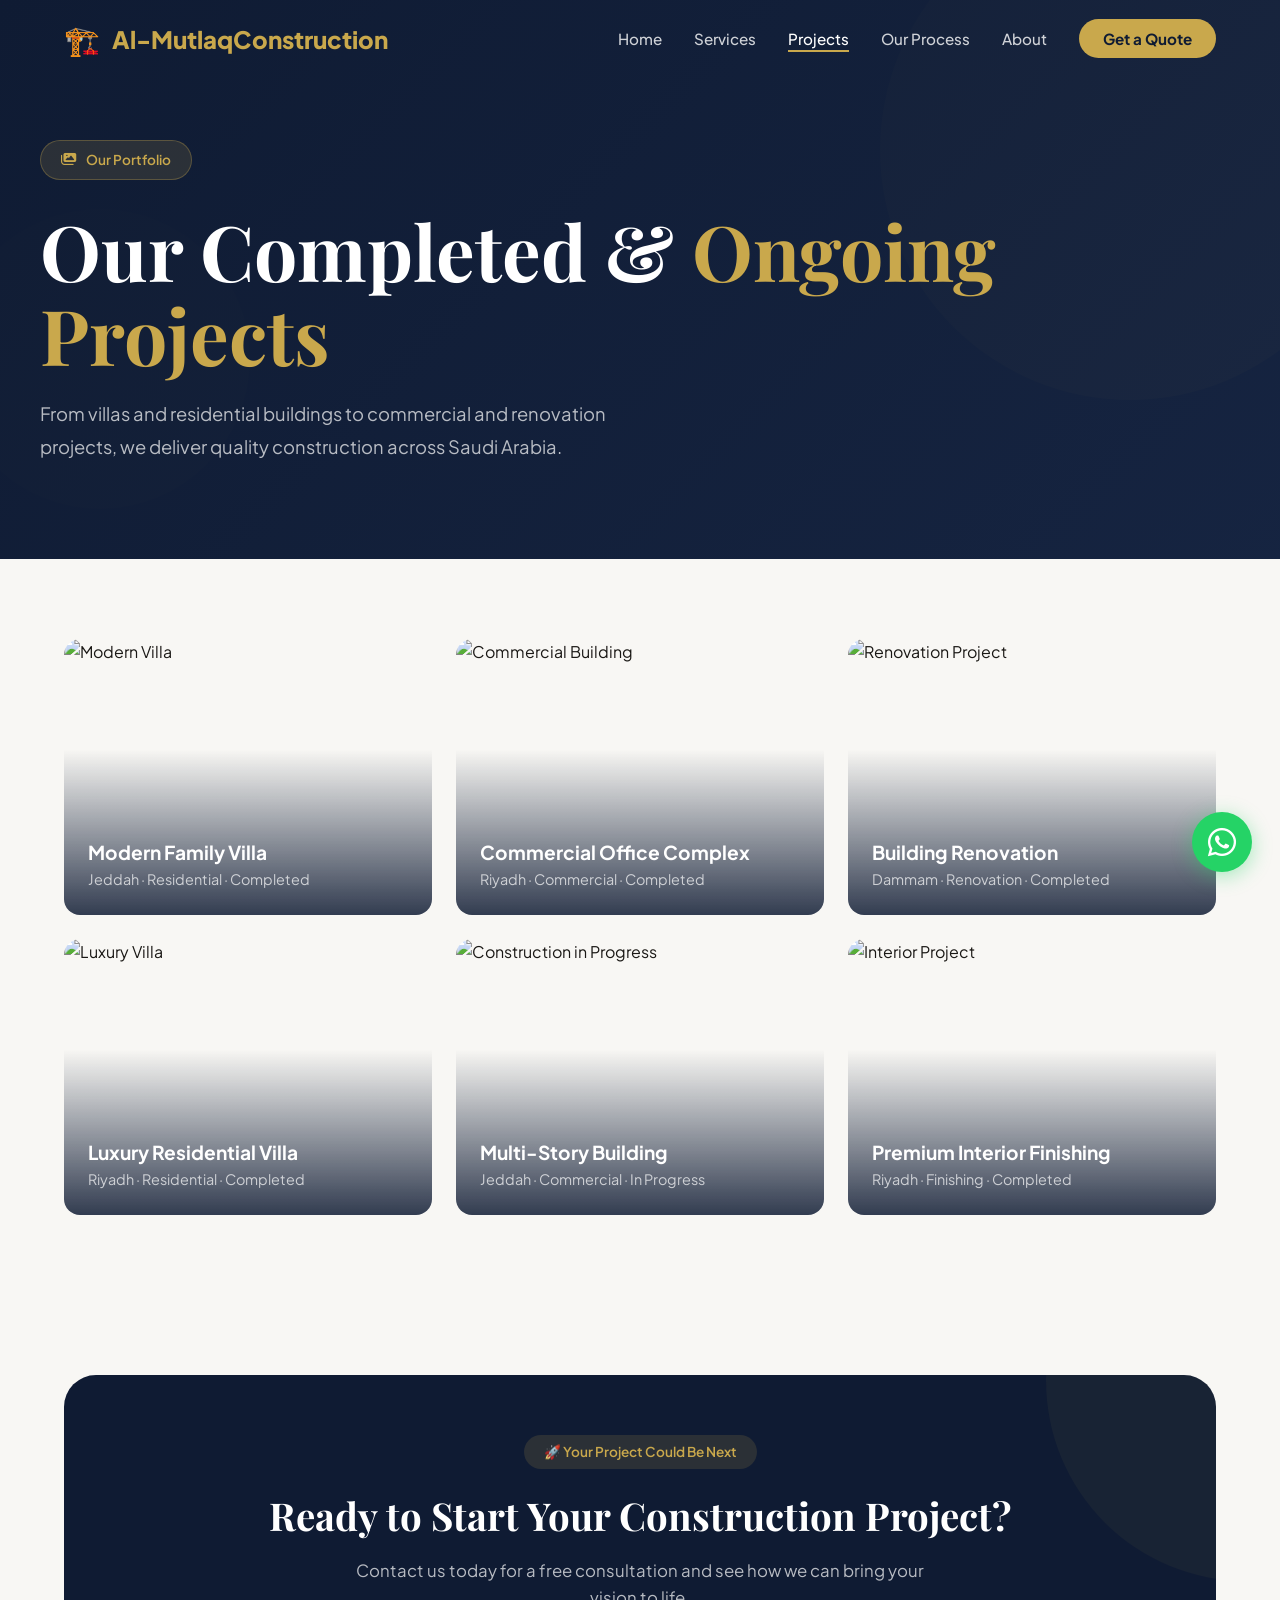
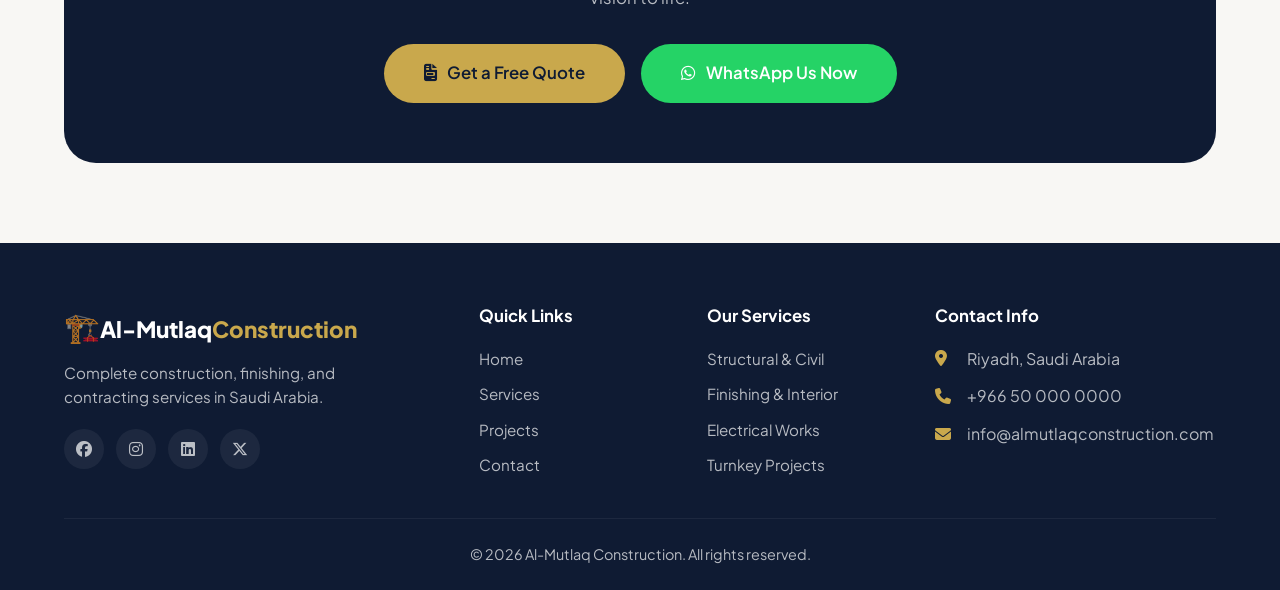
==== projects.html @ 27e8a032 "Al-Mutlaq Construction - Production-ready website with 11 pages, AOS animations, Dark Blue + Gold th" ====
<!DOCTYPE html>
<html lang="en">
<head>
    <meta charset="UTF-8">
    <meta name="viewport" content="width=device-width, initial-scale=1.0">
    <title>Our Projects | Al-Mutlaq Construction – Saudi Arabia</title>
    <link rel="preconnect" href="https://fonts.googleapis.com">
    <link href="https://fonts.googleapis.com/css2?family=Plus+Jakarta+Sans:wght@300;400;500;600;700;800&family=Playfair+Display:wght@700;800&display=swap" rel="stylesheet">
    <link rel="stylesheet" href="https://cdnjs.cloudflare.com/ajax/libs/font-awesome/6.5.1/css/all.min.css">
    <link href="https://unpkg.com/aos@2.3.1/dist/aos.css" rel="stylesheet">
    <link rel="stylesheet" href="assets/css/style.css">
</head>
<body>
    <div id="loadingOverlay"><div class="loader"><div class="loader-bar"></div><div class="loader-text">Building Excellence...</div></div></div>
    <a href="https://wa.me/966500000000" target="_blank" class="whatsapp-float" aria-label="Contact on WhatsApp"><i class="fa-brands fa-whatsapp"></i></a>

    <nav class="navbar" id="navbar">
        <div class="container nav-container">
            <div class="nav-brand"><span class="brand-icon">🏗️</span><span class="brand-text">Al-Mutlaq<span>Construction</span></span></div>
            <button class="nav-toggle" id="navToggle" aria-label="Menu"><span></span><span></span><span></span></button>
            <ul class="nav-links" id="navLinks">
                <li><a href="index.html">Home</a></li>
                <li><a href="services.html">Services</a></li>
                <li><a href="projects.html" class="active">Projects</a></li>
                <li><a href="index.html#process">Our Process</a></li>
                <li><a href="index.html#about">About</a></li>
                <li><a href="index.html#contact" class="nav-cta">Get a Quote</a></li>
            </ul>
        </div>
    </nav>

    <section class="hero" style="min-height: 50vh;">
        <div class="hero-overlay"></div>
        <div class="hero-shapes"><div class="shape shape-1"></div><div class="shape shape-2"></div></div>
        <div class="container hero-content" style="padding: 140px 0 60px;">
            <div class="hero-badge" data-aos="fade-up"><i class="fa-solid fa-images"></i> Our Portfolio</div>
            <h1 data-aos="fade-up" data-aos-delay="100">Our Completed & <span>Ongoing Projects</span></h1>
            <p data-aos="fade-up" data-aos-delay="200">From villas and residential buildings to commercial and renovation projects, we deliver quality construction across Saudi Arabia.</p>
        </div>
    </section>

    <section class="projects" style="padding: 80px 0;">
        <div class="container">
            <div class="projects-grid">
                <div class="project-card" data-aos="flip-up" data-aos-delay="100">
                    <img src="https://images.unsplash.com/photo-1580587771525-78b9dba3b914?w=600&h=450&fit=crop" alt="Modern Villa" loading="lazy">
                    <div class="project-overlay"><h4>Modern Family Villa</h4><p>Jeddah · Residential · Completed</p></div>
                </div>
                <div class="project-card" data-aos="flip-up" data-aos-delay="150">
                    <img src="https://images.unsplash.com/photo-1486406146926-c627a92ad1ab?w=600&h=450&fit=crop" alt="Commercial Building" loading="lazy">
                    <div class="project-overlay"><h4>Commercial Office Complex</h4><p>Riyadh · Commercial · Completed</p></div>
                </div>
                <div class="project-card" data-aos="flip-up" data-aos-delay="200">
                    <img src="https://images.unsplash.com/photo-1582268611958-ebfd161ef9cf?w=600&h=450&fit=crop" alt="Renovation Project" loading="lazy">
                    <div class="project-overlay"><h4>Building Renovation</h4><p>Dammam · Renovation · Completed</p></div>
                </div>
                <div class="project-card" data-aos="flip-up" data-aos-delay="100">
                    <img src="https://images.unsplash.com/photo-1600585154340-be6161a56a0c?w=600&h=450&fit=crop" alt="Luxury Villa" loading="lazy">
                    <div class="project-overlay"><h4>Luxury Residential Villa</h4><p>Riyadh · Residential · Completed</p></div>
                </div>
                <div class="project-card" data-aos="flip-up" data-aos-delay="150">
                    <img src="https://images.unsplash.com/photo-1503387762-592deb58ef4e?w=600&h=450&fit=crop" alt="Construction in Progress" loading="lazy">
                    <div class="project-overlay"><h4>Multi-Story Building</h4><p>Jeddah · Commercial · In Progress</p></div>
                </div>
                <div class="project-card" data-aos="flip-up" data-aos-delay="200">
                    <img src="https://images.unsplash.com/photo-1600607687939-ce8a6c25118c?w=600&h=450&fit=crop" alt="Interior Project" loading="lazy">
                    <div class="project-overlay"><h4>Premium Interior Finishing</h4><p>Riyadh · Finishing · Completed</p></div>
                </div>
            </div>
        </div>
    </section>

    <section class="cta-final">
        <div class="container">
            <div class="cta-box" data-aos="zoom-in">
                <span class="cta-badge">🚀 Your Project Could Be Next</span>
                <h2>Ready to Start Your Construction Project?</h2>
                <p>Contact us today for a free consultation and see how we can bring your vision to life.</p>
                <div class="cta-buttons">
                    <a href="index.html#contact" class="btn btn-primary btn-large"><i class="fa-solid fa-file-invoice"></i> Get a Free Quote</a>
                    <a href="https://wa.me/966500000000" target="_blank" class="btn btn-whatsapp btn-large"><i class="fa-brands fa-whatsapp"></i> WhatsApp Us Now</a>
                </div>
            </div>
        </div>
    </section>

    <footer class="footer">
        <div class="container">
            <div class="footer-grid">
                <div class="footer-brand"><span class="brand-icon">🏗️</span><span class="brand-text">Al-Mutlaq<span>Construction</span></span><p>Complete construction, finishing, and contracting services in Saudi Arabia.</p><div class="footer-social"><a href="#"><i class="fa-brands fa-facebook"></i></a><a href="#"><i class="fa-brands fa-instagram"></i></a><a href="#"><i class="fa-brands fa-linkedin"></i></a><a href="#"><i class="fa-brands fa-x-twitter"></i></a></div></div>
                <div class="footer-links"><h4>Quick Links</h4><ul><li><a href="index.html">Home</a></li><li><a href="services.html">Services</a></li><li><a href="projects.html">Projects</a></li><li><a href="index.html#contact">Contact</a></li></ul></div>
                <div class="footer-services"><h4>Our Services</h4><ul><li><a href="services/structural.html">Structural & Civil</a></li><li><a href="services/finishing.html">Finishing & Interior</a></li><li><a href="services/electrical.html">Electrical Works</a></li><li><a href="services/turnkey.html">Turnkey Projects</a></li></ul></div>
                <div class="footer-contact"><h4>Contact Info</h4><p><i class="fa-solid fa-location-dot"></i> Riyadh, Saudi Arabia</p><p><i class="fa-solid fa-phone"></i> <a href="tel:+966500000000">+966 50 000 0000</a></p><p><i class="fa-solid fa-envelope"></i> <a href="mailto:info@almutlaqconstruction.com">info@almutlaqconstruction.com</a></p></div>
            </div>
            <div class="footer-bottom"><p>&copy; 2026 Al-Mutlaq Construction. All rights reserved.</p></div>
        </div>
    </footer>
    <script src="https://unpkg.com/aos@2.3.1/dist/aos.js"></script>
    <script src="assets/js/main.js"></script>
</body>
</html>
---- assets/css/style.css ----
/* ═══════════════════════════════════════════
   CONSTRUCTION WEBSITE – Premium Theme
   Color Palette: Dark Blue + Gold/Amber
   ═══════════════════════════════════════════ */

@import url('https://fonts.googleapis.com/css2?family=Plus+Jakarta+Sans:wght@300;400;500;600;700;800&family=Playfair+Display:wght@700;800&display=swap');

:root {
    /* Primary colors */
    --primary: #1a2a4a;
    --primary-dark: #0f1b33;
    --primary-light: #2a4066;
    --gold: #c9a84c;
    --gold-light: #e6cc7a;
    --gold-dark: #a8892e;
    
    /* Neutrals */
    --white: #ffffff;
    --off-white: #f8f7f4;
    --gray-light: #eae8e3;
    --gray: #8a8780;
    --gray-dark: #4a4842;
    --black: #1a1815;
    
    /* Shadows */
    --shadow-sm: 0 2px 12px rgba(26,42,74,0.08);
    --shadow-md: 0 8px 32px rgba(26,42,74,0.12);
    --shadow-lg: 0 20px 60px rgba(26,42,74,0.20);
    --shadow-xl: 0 40px 80px rgba(26,42,74,0.25);
    
    /* Transitions */
    --transition: 0.4s cubic-bezier(0.25, 0.46, 0.45, 0.94);
    --transition-slow: 0.8s cubic-bezier(0.25, 0.46, 0.45, 0.94);
    
    /* Border Radius */
    --radius-sm: 8px;
    --radius-md: 16px;
    --radius-lg: 24px;
    --radius-xl: 32px;
}

/* ─── RESET ─── */
* {
    margin: 0;
    padding: 0;
    box-sizing: border-box;
}
html {
    scroll-behavior: smooth;
    overflow-x: hidden;
}
body {
    font-family: 'Plus Jakarta Sans', sans-serif;
    background: var(--off-white);
    color: var(--black);
    line-height: 1.6;
    overflow-x: hidden;
}

.container {
    max-width: 1200px;
    margin: 0 auto;
    padding: 0 24px;
}

img {
    max-width: 100%;
    display: block;
}
a {
    text-decoration: none;
    color: inherit;
}
ul {
    list-style: none;
}

/* ─── LOADING OVERLAY ─── */
#loadingOverlay {
    position: fixed;
    inset: 0;
    background: var(--primary-dark);
    z-index: 99999;
    display: flex;
    align-items: center;
    justify-content: center;
    transition: opacity 0.8s ease, visibility 0.8s ease;
}
#loadingOverlay.hidden {
    opacity: 0;
    visibility: hidden;
}
.loader {
    text-align: center;
}
.loader-bar {
    width: 60px;
    height: 4px;
    background: var(--gold);
    border-radius: 4px;
    margin: 0 auto 16px;
    animation: loaderPulse 1.2s ease-in-out infinite;
}
@keyframes loaderPulse {
    0%, 100% { width: 60px; opacity: 1; }
    50% { width: 120px; opacity: 0.5; }
}
.loader-text {
    color: var(--gold);
    font-weight: 600;
    font-size: 0.9rem;
    letter-spacing: 4px;
    text-transform: uppercase;
}

/* ─── WHATSAPP FLOAT ─── */
.whatsapp-float {
    position: fixed;
    bottom: 28px;
    right: 28px;
    z-index: 9999;
    width: 60px;
    height: 60px;
    background: #25D366;
    color: white;
    border-radius: 50%;
    display: flex;
    align-items: center;
    justify-content: center;
    font-size: 2rem;
    box-shadow: 0 4px 20px rgba(37,211,102,0.4);
    transition: var(--transition);
    animation: pulse 2s infinite;
}
.whatsapp-float:hover {
    transform: scale(1.1);
    box-shadow: 0 8px 32px rgba(37,211,102,0.5);
}
@keyframes pulse {
    0%, 100% { transform: scale(1); }
    50% { transform: scale(1.05); }
}

/* ─── NAVIGATION ─── */
.navbar {
    position: fixed;
    top: 0;
    left: 0;
    width: 100%;
    z-index: 999;
    padding: 16px 0;
    transition: var(--transition);
    background: transparent;
}
.navbar.scrolled {
    background: var(--primary-dark);
    backdrop-filter: blur(20px);
    padding: 10px 0;
    box-shadow: var(--shadow-md);
}
.nav-container {
    display: flex;
    align-items: center;
    justify-content: space-between;
}
.nav-brand {
    display: flex;
    align-items: center;
    gap: 12px;
    font-size: 1.5rem;
    font-weight: 800;
    color: var(--white);
}
.nav-brand .brand-icon {
    font-size: 1.8rem;
}
.nav-brand span {
    color: var(--gold);
}
.nav-links {
    display: flex;
    align-items: center;
    gap: 32px;
}
.nav-links a {
    color: rgba(255,255,255,0.8);
    font-weight: 500;
    font-size: 0.95rem;
    transition: var(--transition);
    position: relative;
}
.nav-links a::after {
    content: '';
    position: absolute;
    bottom: -4px;
    left: 0;
    width: 0;
    height: 2px;
    background: var(--gold);
    transition: var(--transition);
}
.nav-links a:hover::after,
.nav-links a.active::after {
    width: 100%;
}
.nav-links a:hover,
.nav-links a.active {
    color: var(--white);
}
.nav-cta {
    background: var(--gold);
    color: var(--primary-dark) !important;
    padding: 10px 24px;
    border-radius: 50px;
    font-weight: 700 !important;
    transition: var(--transition);
}
.nav-cta:hover {
    background: var(--gold-light);
    transform: translateY(-2px);
}
.nav-cta::after {
    display: none !important;
}

.nav-toggle {
    display: none;
    flex-direction: column;
    gap: 6px;
    background: none;
    border: none;
    cursor: pointer;
    padding: 4px;
}
.nav-toggle span {
    width: 28px;
    height: 2.5px;
    background: var(--white);
    border-radius: 4px;
    transition: var(--transition);
}
.nav-toggle.active span:nth-child(1) {
    transform: rotate(45deg) translate(6px, 6px);
}
.nav-toggle.active span:nth-child(2) {
    opacity: 0;
}
.nav-toggle.active span:nth-child(3) {
    transform: rotate(-45deg) translate(6px, -6px);
}

/* ─── HERO ─── */
.hero {
    min-height: 100vh;
    display: flex;
    align-items: center;
    position: relative;
    background: var(--primary-dark);
    overflow: hidden;
}
.hero-overlay {
    position: absolute;
    inset: 0;
    background: linear-gradient(135deg, rgba(15,27,51,0.9) 0%, rgba(26,42,74,0.6) 100%);
    z-index: 1;
}
.hero-shapes {
    position: absolute;
    inset: 0;
    z-index: 0;
    overflow: hidden;
}
.shape {
    position: absolute;
    border-radius: 50%;
    background: rgba(201,168,76,0.06);
}
.shape-1 {
    width: 500px;
    height: 500px;
    top: -100px;
    right: -100px;
    animation: floatShape 15s ease-in-out infinite;
}
.shape-2 {
    width: 300px;
    height: 300px;
    bottom: 50px;
    left: -50px;
    background: rgba(201,168,76,0.04);
    animation: floatShape 20s ease-in-out infinite reverse;
}
.shape-3 {
    width: 200px;
    height: 200px;
    bottom: 200px;
    right: 20%;
    background: rgba(201,168,76,0.03);
    animation: floatShape 12s ease-in-out infinite;
}
@keyframes floatShape {
    0%, 100% { transform: translate(0, 0) scale(1); }
    50% { transform: translate(-30px, 40px) scale(1.1); }
}

.hero-content {
    position: relative;
    z-index: 2;
    padding: 100px 0 60px;
}
.hero-badge {
    display: inline-flex;
    align-items: center;
    gap: 10px;
    background: rgba(201,168,76,0.15);
    border: 1px solid rgba(201,168,76,0.3);
    color: var(--gold);
    padding: 8px 20px;
    border-radius: 50px;
    font-size: 0.85rem;
    font-weight: 600;
    margin-bottom: 28px;
}
.hero h1 {
    font-family: 'Playfair Display', serif;
    font-size: clamp(2.8rem, 6vw, 4.8rem);
    line-height: 1.1;
    color: var(--white);
    margin-bottom: 20px;
}
.hero h1 span {
    color: var(--gold);
}
.hero p {
    font-size: 1.15rem;
    color: rgba(255,255,255,0.7);
    max-width: 580px;
    margin-bottom: 36px;
    line-height: 1.8;
}
.hero-buttons {
    display: flex;
    gap: 16px;
    flex-wrap: wrap;
    margin-bottom: 56px;
}
.btn {
    display: inline-flex;
    align-items: center;
    gap: 10px;
    padding: 14px 32px;
    border-radius: 50px;
    font-weight: 600;
    font-size: 0.95rem;
    transition: var(--transition);
    border: none;
    cursor: pointer;
}
.btn-primary {
    background: var(--gold);
    color: var(--primary-dark);
}
.btn-primary:hover {
    background: var(--gold-light);
    transform: translateY(-3px);
    box-shadow: 0 8px 28px rgba(201,168,76,0.35);
}
.btn-whatsapp {
    background: #25D366;
    color: white;
}
.btn-whatsapp:hover {
    background: #1ebe57;
    transform: translateY(-3px);
    box-shadow: 0 8px 28px rgba(37,211,102,0.35);
}
.btn-outline {
    background: transparent;
    border: 2px solid var(--gold);
    color: var(--gold);
}
.btn-outline:hover {
    background: var(--gold);
    color: var(--primary-dark);
    transform: translateY(-3px);
}
.btn-large {
    padding: 16px 40px;
    font-size: 1.05rem;
}

.hero-stats {
    display: grid;
    grid-template-columns: repeat(auto-fit, minmax(120px, 1fr));
    gap: 24px;
    border-top: 1px solid rgba(255,255,255,0.1);
    padding-top: 40px;
}
.stat-item {
    text-align: center;
}
.stat-number {
    font-family: 'Playfair Display', serif;
    font-size: 2.5rem;
    font-weight: 800;
    color: var(--gold);
}
.stat-label {
    font-size: 0.85rem;
    color: rgba(255,255,255,0.6);
    font-weight: 500;
}

/* ─── TRUST BAR ─── */
.trust-bar {
    background: var(--white);
    padding: 24px 0;
    border-bottom: 1px solid var(--gray-light);
}
.trust-grid {
    display: grid;
    grid-template-columns: repeat(auto-fit, minmax(180px, 1fr));
    gap: 16px;
    text-align: center;
}
.trust-item {
    display: flex;
    align-items: center;
    justify-content: center;
    gap: 10px;
    font-weight: 500;
    font-size: 0.9rem;
    color: var(--gray-dark);
}
.trust-item i {
    color: var(--gold);
    font-size: 1.1rem;
}

/* ─── SECTION HEADER ─── */
.section-header {
    text-align: center;
    max-width: 720px;
    margin: 0 auto 48px;
}
.section-tag {
    display: inline-block;
    background: rgba(201,168,76,0.12);
    color: var(--gold-dark);
    padding: 4px 16px;
    border-radius: 50px;
    font-size: 0.8rem;
    font-weight: 700;
    text-transform: uppercase;
    letter-spacing: 1.5px;
    margin-bottom: 12px;
}
.section-header h2 {
    font-family: 'Playfair Display', serif;
    font-size: clamp(2rem, 3.5vw, 3rem);
    color: var(--primary-dark);
    margin-bottom: 12px;
}
.section-header p {
    color: var(--gray);
    font-size: 1.05rem;
}

/* ─── SERVICES ─── */
.services {
    padding: 80px 0;
    background: var(--white);
}
.services-grid {
    display: grid;
    grid-template-columns: repeat(auto-fit, minmax(300px, 1fr));
    gap: 28px;
}
.service-card {
    background: var(--off-white);
    padding: 36px 28px;
    border-radius: var(--radius-md);
    border: 1px solid transparent;
    transition: var(--transition);
    position: relative;
    overflow: hidden;
}
.service-card::before {
    content: '';
    position: absolute;
    top: 0;
    left: 0;
    width: 4px;
    height: 0;
    background: var(--gold);
    transition: var(--transition);
}
.service-card:hover::before {
    height: 100%;
}
.service-card:hover {
    border-color: var(--gold);
    transform: translateY(-6px);
    box-shadow: var(--shadow-md);
}
.service-card.service-featured {
    background: linear-gradient(135deg, var(--primary-dark), var(--primary));
    color: var(--white);
}
.service-card.service-featured h3,
.service-card.service-featured p {
    color: var(--white);
}
.service-card.service-featured .service-link {
    color: var(--gold);
}
.service-icon {
    width: 64px;
    height: 64px;
    border-radius: 50%;
    background: rgba(201,168,76,0.12);
    display: flex;
    align-items: center;
    justify-content: center;
    font-size: 1.6rem;
    color: var(--gold);
    margin-bottom: 20px;
}
.service-card h3 {
    font-size: 1.2rem;
    font-weight: 700;
    margin-bottom: 10px;
    color: var(--primary-dark);
}
.service-card p {
    color: var(--gray);
    font-size: 0.95rem;
    margin-bottom: 16px;
    line-height: 1.7;
}
.service-link {
    font-weight: 600;
    color: var(--gold-dark);
    transition: var(--transition);
}
.service-link:hover {
    color: var(--gold);
}
.services-cta {
    text-align: center;
    margin-top: 40px;
}

/* ─── WHY CHOOSE ─── */
.why-choose {
    padding: 80px 0;
    background: var(--off-white);
}
.why-grid {
    display: grid;
    grid-template-columns: 1fr 1fr;
    gap: 60px;
    align-items: center;
}
.why-content .section-tag {
    margin-bottom: 8px;
}
.why-content h2 {
    font-family: 'Playfair Display', serif;
    font-size: clamp(2rem, 3vw, 2.8rem);
    color: var(--primary-dark);
    margin-bottom: 24px;
}
.why-list {
    display: flex;
    flex-direction: column;
    gap: 14px;
    margin-bottom: 32px;
}
.why-list li {
    display: flex;
    align-items: center;
    gap: 14px;
    font-weight: 500;
}
.why-list i {
    color: var(--gold);
    font-size: 1.2rem;
    flex-shrink: 0;
}
.why-image {
    position: relative;
    border-radius: var(--radius-lg);
    overflow: hidden;
    box-shadow: var(--shadow-lg);
}
.why-image img {
    width: 100%;
    height: 450px;
    object-fit: cover;
}
.why-experience {
    position: absolute;
    bottom: 24px;
    right: 24px;
    background: var(--primary-dark);
    padding: 20px 28px;
    border-radius: var(--radius-md);
    text-align: center;
    border: 2px solid var(--gold);
}
.exp-number {
    display: block;
    font-family: 'Playfair Display', serif;
    font-size: 2.4rem;
    font-weight: 800;
    color: var(--gold);
}
.exp-label {
    color: rgba(255,255,255,0.7);
    font-size: 0.85rem;
}

/* ─── PROCESS ─── */
.process {
    padding: 80px 0;
    background: var(--white);
}
.process-steps {
    display: grid;
    grid-template-columns: repeat(auto-fit, minmax(280px, 1fr));
    gap: 24px;
}
.step {
    display: flex;
    align-items: flex-start;
    gap: 20px;
    padding: 24px;
    background: var(--off-white);
    border-radius: var(--radius-md);
    transition: var(--transition);
}
.step:hover {
    transform: translateY(-4px);
    box-shadow: var(--shadow-md);
}
.step-number {
    font-family: 'Playfair Display', serif;
    font-size: 2rem;
    font-weight: 800;
    color: var(--gold);
    line-height: 1;
    flex-shrink: 0;
    min-width: 48px;
}
.step-content h4 {
    font-size: 1.05rem;
    font-weight: 700;
    color: var(--primary-dark);
    margin-bottom: 4px;
}
.step-content p {
    color: var(--gray);
    font-size: 0.9rem;
}

/* ─── PROJECTS ─── */
.projects {
    padding: 80px 0;
    background: var(--off-white);
}
.projects-grid {
    display: grid;
    grid-template-columns: repeat(auto-fit, minmax(300px, 1fr));
    gap: 24px;
}
.project-card {
    position: relative;
    border-radius: var(--radius-md);
    overflow: hidden;
    cursor: pointer;
    aspect-ratio: 4/3;
}
.project-card img {
    width: 100%;
    height: 100%;
    object-fit: cover;
    transition: var(--transition-slow);
}
.project-card:hover img {
    transform: scale(1.05);
}
.project-overlay {
    position: absolute;
    inset: 0;
    background: linear-gradient(0deg, rgba(15,27,51,0.85) 0%, transparent 60%);
    display: flex;
    flex-direction: column;
    justify-content: flex-end;
    padding: 24px;
    opacity: 1;
}
.project-overlay h4 {
    color: var(--white);
    font-size: 1.2rem;
    font-weight: 700;
}
.project-overlay p {
    color: rgba(255,255,255,0.7);
    font-size: 0.9rem;
}
.projects-cta {
    text-align: center;
    margin-top: 40px;
}

/* ─── SAFETY ─── */
.safety {
    padding: 80px 0;
    background: var(--primary-dark);
    color: var(--white);
}
.safety-content {
    max-width: 720px;
}
.safety-content .section-tag {
    background: rgba(201,168,76,0.15);
    color: var(--gold);
}
.safety-content h2 {
    font-family: 'Playfair Display', serif;
    font-size: clamp(2rem, 3vw, 2.8rem);
    margin-bottom: 16px;
}
.safety-content p {
    color: rgba(255,255,255,0.7);
    font-size: 1.05rem;
    line-height: 1.8;
    margin-bottom: 28px;
}
.safety-icons {
    display: flex;
    gap: 24px;
    flex-wrap: wrap;
}
.safety-icons div {
    display: flex;
    align-items: center;
    gap: 10px;
    background: rgba(255,255,255,0.06);
    padding: 10px 20px;
    border-radius: 50px;
    font-weight: 500;
}
.safety-icons i {
    color: var(--gold);
    font-size: 1.1rem;
}

/* ─── FINAL CTA ─── */
.cta-final {
    padding: 80px 0;
    background: var(--off-white);
}
.cta-box {
    background: var(--primary-dark);
    border-radius: var(--radius-xl);
    padding: 60px 48px;
    text-align: center;
    color: var(--white);
    position: relative;
    overflow: hidden;
}
.cta-box::before {
    content: '';
    position: absolute;
    top: -50%;
    right: -20%;
    width: 400px;
    height: 400px;
    border-radius: 50%;
    background: rgba(201,168,76,0.05);
}
.cta-badge {
    display: inline-block;
    background: rgba(201,168,76,0.15);
    color: var(--gold);
    padding: 6px 20px;
    border-radius: 50px;
    font-size: 0.85rem;
    font-weight: 600;
    margin-bottom: 16px;
}
.cta-box h2 {
    font-family: 'Playfair Display', serif;
    font-size: clamp(1.8rem, 3vw, 2.8rem);
    margin-bottom: 12px;
}
.cta-box p {
    color: rgba(255,255,255,0.7);
    font-size: 1.05rem;
    max-width: 600px;
    margin: 0 auto 32px;
}
.cta-buttons {
    display: flex;
    gap: 16px;
    justify-content: center;
    flex-wrap: wrap;
}

/* ─── FOOTER ─── */
.footer {
    background: var(--primary-dark);
    color: rgba(255,255,255,0.7);
    padding: 60px 0 24px;
}
.footer-grid {
    display: grid;
    grid-template-columns: 2fr 1fr 1fr 1.5fr;
    gap: 40px;
    margin-bottom: 40px;
}
.footer-brand .brand-icon {
    font-size: 1.8rem;
}
.footer-brand .brand-text {
    font-size: 1.4rem;
    font-weight: 800;
    color: var(--white);
}
.footer-brand .brand-text span {
    color: var(--gold);
}
.footer-brand p {
    margin: 12px 0 20px;
    max-width: 280px;
    font-size: 0.95rem;
}
.footer-social {
    display: flex;
    gap: 12px;
}
.footer-social a {
    width: 40px;
    height: 40px;
    border-radius: 50%;
    background: rgba(255,255,255,0.06);
    display: flex;
    align-items: center;
    justify-content: center;
    transition: var(--transition);
    font-size: 1rem;
}
.footer-social a:hover {
    background: var(--gold);
    color: var(--primary-dark);
    transform: translateY(-3px);
}
.footer h4 {
    color: var(--white);
    font-size: 1.05rem;
    font-weight: 700;
    margin-bottom: 16px;
}
.footer ul {
    display: flex;
    flex-direction: column;
    gap: 10px;
}
.footer ul a {
    transition: var(--transition);
    font-size: 0.95rem;
}
.footer ul a:hover {
    color: var(--gold);
}
.footer-contact p {
    display: flex;
    align-items: center;
    gap: 12px;
    margin-bottom: 12px;
}
.footer-contact i {
    color: var(--gold);
    width: 20px;
}
.footer-bottom {
    border-top: 1px solid rgba(255,255,255,0.06);
    padding-top: 24px;
    text-align: center;
    font-size: 0.9rem;
}

/* ─── RESPONSIVE ─── */
@media (max-width: 992px) {
    .nav-toggle {
        display: flex;
    }
    .nav-links {
        position: fixed;
        top: 0;
        right: -100%;
        width: 280px;
        height: 100vh;
        background: var(--primary-dark);
        flex-direction: column;
        padding: 80px 24px 24px;
        gap: 16px;
        transition: var(--transition);
        box-shadow: var(--shadow-xl);
    }
    .nav-links.open {
        right: 0;
    }
    .why-grid {
        grid-template-columns: 1fr;
        gap: 40px;
    }
    .footer-grid {
        grid-template-columns: 1fr 1fr;
        gap: 32px;
    }
    .hero h1 {
        font-size: 2.8rem;
    }
    .cta-box {
        padding: 40px 24px;
    }
}

@media (max-width: 768px) {
    .hero h1 {
        font-size: 2.2rem;
    }
    .hero-stats {
        grid-template-columns: repeat(2, 1fr);
        gap: 16px;
    }
    .stat-number {
        font-size: 2rem;
    }
    .services-grid {
        grid-template-columns: 1fr;
    }
    .process-steps {
        grid-template-columns: 1fr;
    }
    .footer-grid {
        grid-template-columns: 1fr;
        gap: 28px;
    }
    .safety-icons {
        flex-direction: column;
        align-items: flex-start;
    }
    .cta-buttons {
        flex-direction: column;
        align-items: center;
    }
}

/* ─── AOS OVERRIDE ─── */
[data-aos] {
    pointer-events: none;
}
[data-aos].aos-animate {
    pointer-events: auto;
}
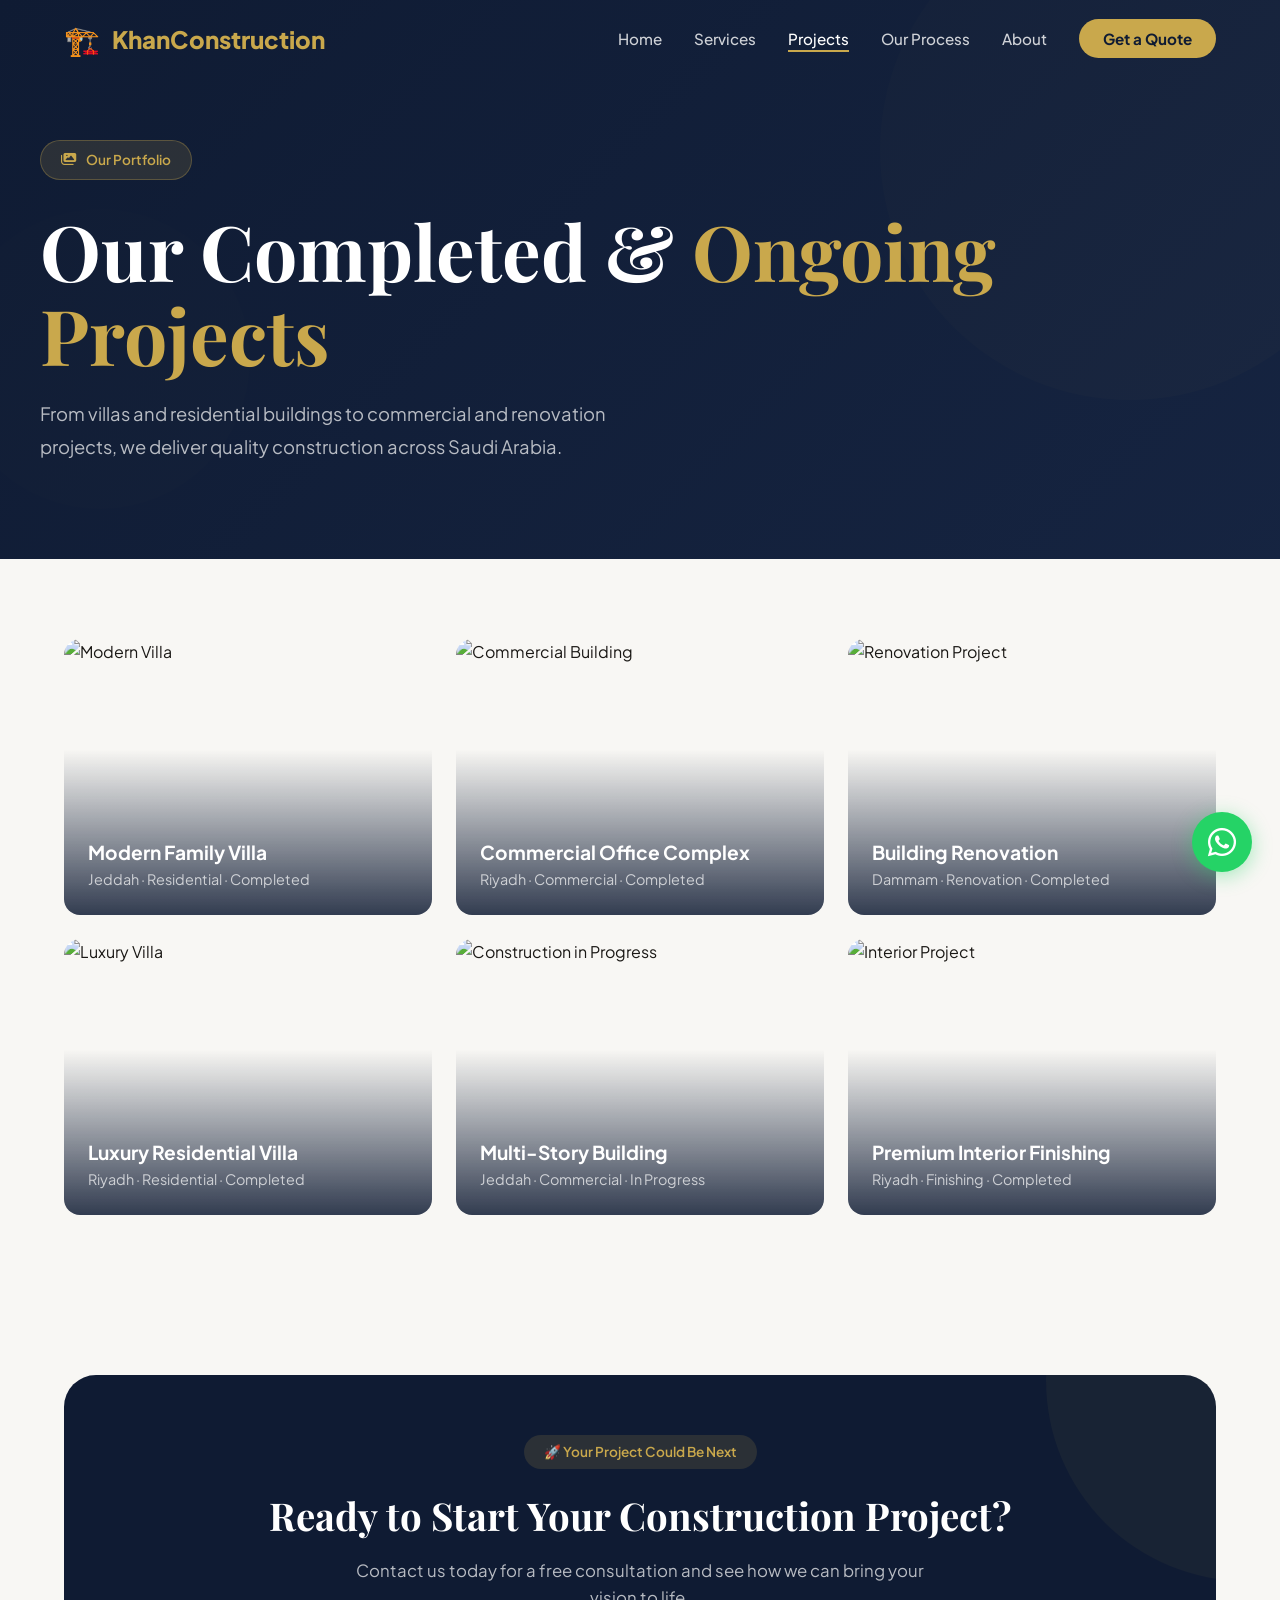
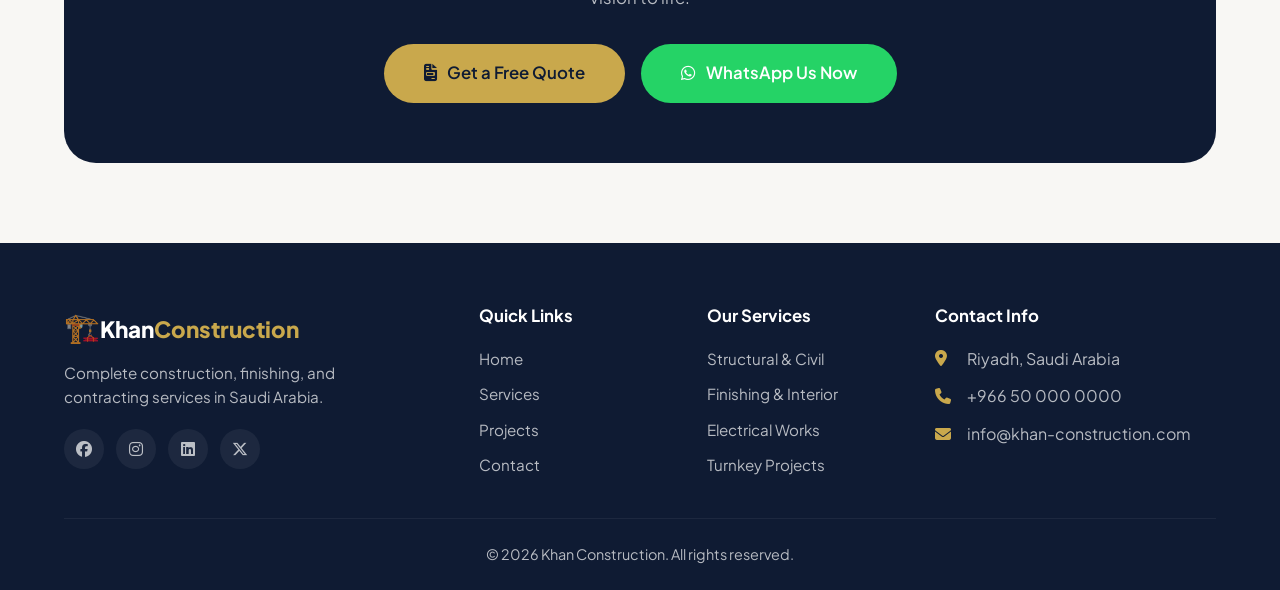
==== commit 0b41513d: "Rename Al-Mutlaq to Khan Construction across all pages" ====
--- a/projects.html
+++ b/projects.html
@@ -3,7 +3,7 @@
 <head>
     <meta charset="UTF-8">
     <meta name="viewport" content="width=device-width, initial-scale=1.0">
-    <title>Our Projects | Al-Mutlaq Construction – Saudi Arabia</title>
+    <title>Our Projects | Khan Construction – Saudi Arabia</title>
     <link rel="preconnect" href="https://fonts.googleapis.com">
     <link href="https://fonts.googleapis.com/css2?family=Plus+Jakarta+Sans:wght@300;400;500;600;700;800&family=Playfair+Display:wght@700;800&display=swap" rel="stylesheet">
     <link rel="stylesheet" href="https://cdnjs.cloudflare.com/ajax/libs/font-awesome/6.5.1/css/all.min.css">
@@ -16,7 +16,7 @@
 
     <nav class="navbar" id="navbar">
         <div class="container nav-container">
-            <div class="nav-brand"><span class="brand-icon">🏗️</span><span class="brand-text">Al-Mutlaq<span>Construction</span></span></div>
+            <div class="nav-brand"><span class="brand-icon">🏗️</span><span class="brand-text">Khan<span>Construction</span></span></div>
             <button class="nav-toggle" id="navToggle" aria-label="Menu"><span></span><span></span><span></span></button>
             <ul class="nav-links" id="navLinks">
                 <li><a href="index.html">Home</a></li>
@@ -87,12 +87,12 @@
     <footer class="footer">
         <div class="container">
             <div class="footer-grid">
-                <div class="footer-brand"><span class="brand-icon">🏗️</span><span class="brand-text">Al-Mutlaq<span>Construction</span></span><p>Complete construction, finishing, and contracting services in Saudi Arabia.</p><div class="footer-social"><a href="#"><i class="fa-brands fa-facebook"></i></a><a href="#"><i class="fa-brands fa-instagram"></i></a><a href="#"><i class="fa-brands fa-linkedin"></i></a><a href="#"><i class="fa-brands fa-x-twitter"></i></a></div></div>
+                <div class="footer-brand"><span class="brand-icon">🏗️</span><span class="brand-text">Khan<span>Construction</span></span><p>Complete construction, finishing, and contracting services in Saudi Arabia.</p><div class="footer-social"><a href="#"><i class="fa-brands fa-facebook"></i></a><a href="#"><i class="fa-brands fa-instagram"></i></a><a href="#"><i class="fa-brands fa-linkedin"></i></a><a href="#"><i class="fa-brands fa-x-twitter"></i></a></div></div>
                 <div class="footer-links"><h4>Quick Links</h4><ul><li><a href="index.html">Home</a></li><li><a href="services.html">Services</a></li><li><a href="projects.html">Projects</a></li><li><a href="index.html#contact">Contact</a></li></ul></div>
                 <div class="footer-services"><h4>Our Services</h4><ul><li><a href="services/structural.html">Structural & Civil</a></li><li><a href="services/finishing.html">Finishing & Interior</a></li><li><a href="services/electrical.html">Electrical Works</a></li><li><a href="services/turnkey.html">Turnkey Projects</a></li></ul></div>
-                <div class="footer-contact"><h4>Contact Info</h4><p><i class="fa-solid fa-location-dot"></i> Riyadh, Saudi Arabia</p><p><i class="fa-solid fa-phone"></i> <a href="tel:+966500000000">+966 50 000 0000</a></p><p><i class="fa-solid fa-envelope"></i> <a href="mailto:info@almutlaqconstruction.com">info@almutlaqconstruction.com</a></p></div>
+                <div class="footer-contact"><h4>Contact Info</h4><p><i class="fa-solid fa-location-dot"></i> Riyadh, Saudi Arabia</p><p><i class="fa-solid fa-phone"></i> <a href="tel:+966500000000">+966 50 000 0000</a></p><p><i class="fa-solid fa-envelope"></i> <a href="mailto:info@khan-construction.com">info@khan-construction.com</a></p></div>
             </div>
-            <div class="footer-bottom"><p>&copy; 2026 Al-Mutlaq Construction. All rights reserved.</p></div>
+            <div class="footer-bottom"><p>&copy; 2026 Khan Construction. All rights reserved.</p></div>
         </div>
     </footer>
     <script src="https://unpkg.com/aos@2.3.1/dist/aos.js"></script>
